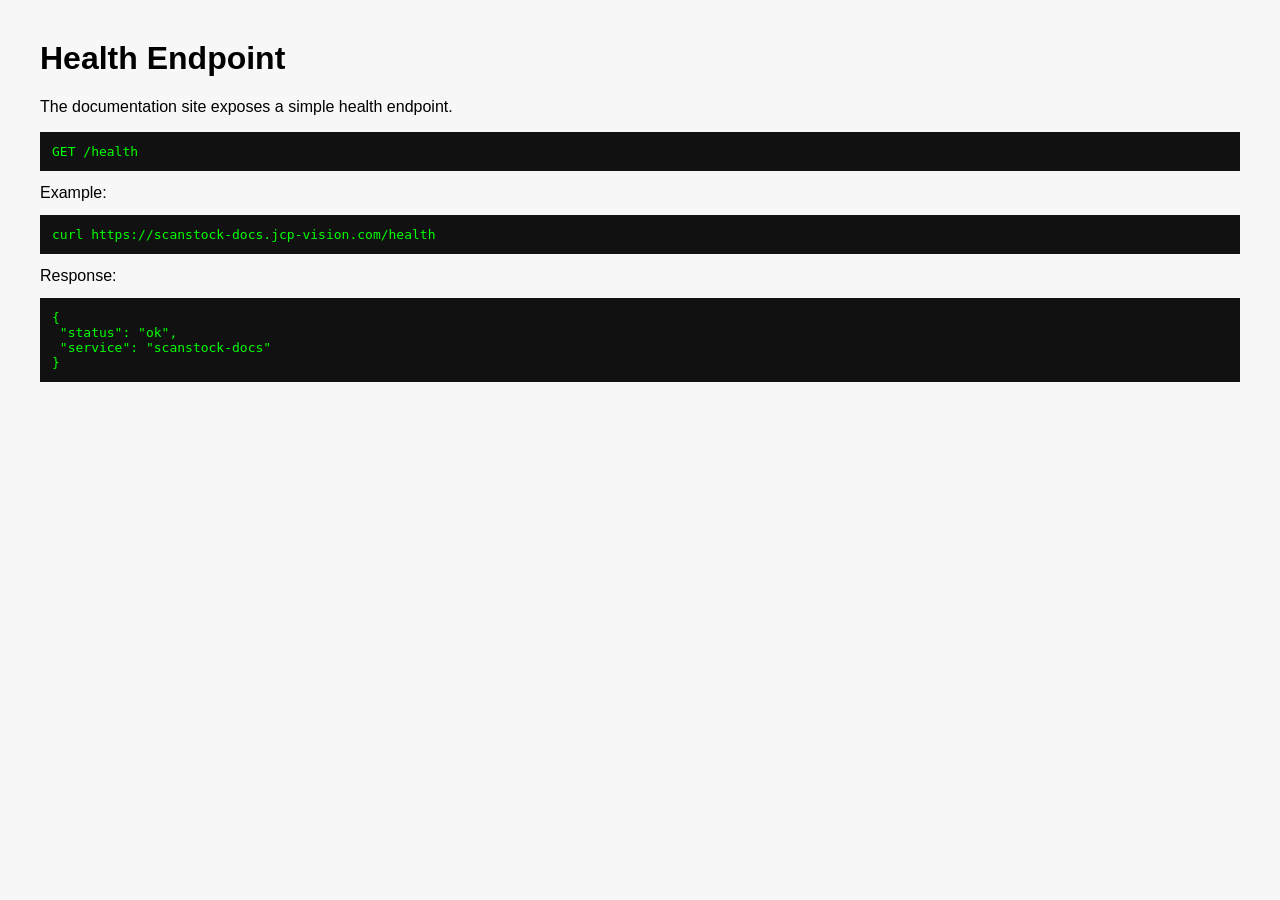
==== docs/api.html @ ea7932d9 "Add ScanStock deployment docs and assets Add static deployment documentation and assets for ScanStoc" ====
<!DOCTYPE html>
<html>
<head>
<meta charset="UTF-8">
<title>Health Endpoint</title>
<link rel="stylesheet" href="style.css">
</head>

<body>

<h1>Health Endpoint</h1>

<p>The documentation site exposes a simple health endpoint.</p>

<pre>
GET /health
</pre>

Example:

<pre>
curl https://scanstock-docs.jcp-vision.com/health
</pre>

Response:

<pre>
{
 "status": "ok",
 "service": "scanstock-docs"
}
</pre>

</body>
</html>
---- docs/style.css ----
body {
    font-family: Arial, sans-serif;
    margin: 40px;
    background: #f7f7f7;
}

header {
    margin-bottom: 30px;
}

nav a {
    margin-right: 20px;
    text-decoration: none;
    font-weight: bold;
}

section {
    background: white;
    padding: 20px;
    border-radius: 6px;
}

pre {
    background: #111;
    color: #0f0;
    padding: 12px;
    overflow-x: auto;
}
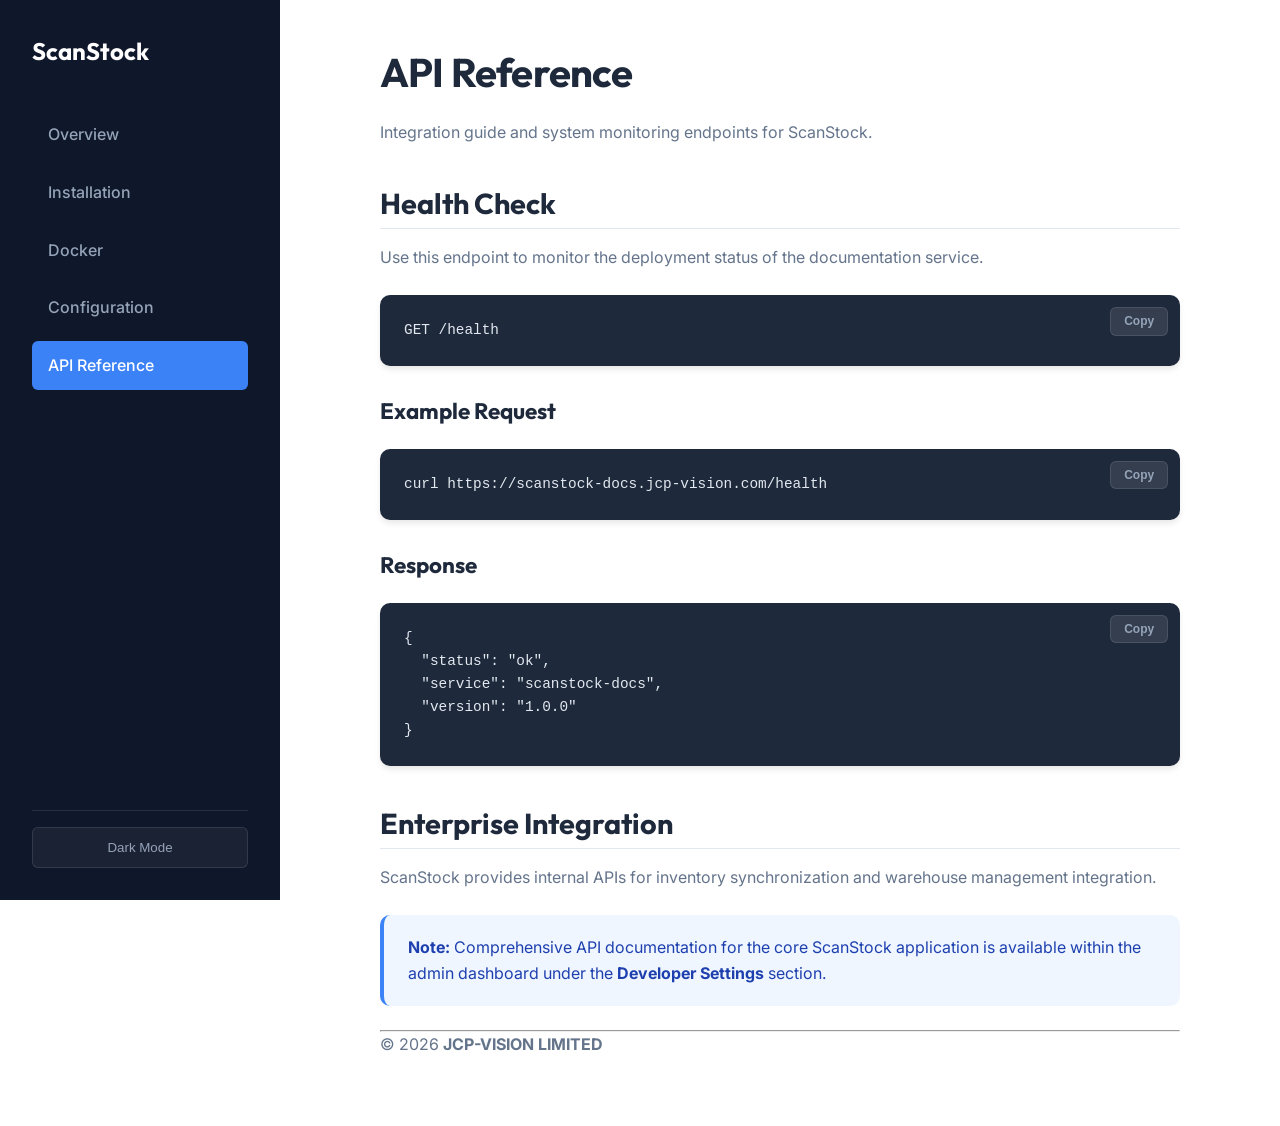
==== commit e7530729: "Revamp docs layout, styles and scripts Unify and modernize the documentation site: add a responsive " ====
--- a/docs/api.html
+++ b/docs/api.html
@@ -1,35 +1,72 @@
 <!DOCTYPE html>
-<html>
+<html lang="en">
 <head>
-<meta charset="UTF-8">
-<title>Health Endpoint</title>
-<link rel="stylesheet" href="style.css">
+    <meta charset="UTF-8">
+    <meta name="viewport" content="width=device-width, initial-scale=1.0">
+    <title>API Reference | ScanStock Documentation</title>
+    <link rel="stylesheet" href="assets/style.css">
+    <script defer src="assets/script.js"></script>
 </head>
+<body>
+    <div class="layout">
+        <aside class="sidebar">
+            <div class="sidebar-brand">
+                <span>ScanStock</span>
+            </div>
+            <nav>
+                <a href="index.html">Overview</a>
+                <a href="installation.html">Installation</a>
+                <a href="docker.html">Docker</a>
+                <a href="configuration.html">Configuration</a>
+                <a href="api.html">API Reference</a>
+            </nav>
+            <div class="theme-toggle-container">
+                <button class="btn-theme" onclick="toggleTheme()">
+                    <span>Dark Mode</span>
+                </button>
+            </div>
+        </aside>
 
-<body>
+        <main class="content-wrapper">
+            <div class="content">
+                <header>
+                    <h1>API Reference</h1>
+                    <p class="lead">Integration guide and system monitoring endpoints for ScanStock.</p>
+                </header>
 
-<h1>Health Endpoint</h1>
+                <section id="health">
+                    <h2>Health Check</h2>
+                    <p>Use this endpoint to monitor the deployment status of the documentation service.</p>
+                    <pre><code>GET /health</code></pre>
+                    
+                    <h3>Example Request</h3>
+                    <pre><code>curl https://scanstock-docs.jcp-vision.com/health</code></pre>
+                    
+                    <h3>Response</h3>
+                    <pre><code>{
+  "status": "ok",
+  "service": "scanstock-docs",
+  "version": "1.0.0"
+}</code></pre>
+                </section>
 
-<p>The documentation site exposes a simple health endpoint.</p>
+                <section id="integration">
+                    <h2>Enterprise Integration</h2>
+                    <p>ScanStock provides internal APIs for inventory synchronization and warehouse management integration.</p>
+                    <div class="alert alert-note">
+                        <div>
+                            <strong>Note:</strong> Comprehensive API documentation for the core ScanStock application is available within the admin dashboard under the <strong>Developer Settings</strong> section.
+                        </div>
+                    </div>
+                </section>
 
-<pre>
-GET /health
-</pre>
+                <hr>
 
-Example:
-
-<pre>
-curl https://scanstock-docs.jcp-vision.com/health
-</pre>
-
-Response:
-
-<pre>
-{
- "status": "ok",
- "service": "scanstock-docs"
-}
-</pre>
-
+                <footer>
+                    <p>&copy; 2026 <strong>JCP-VISION LIMITED</strong></p>
+                </footer>
+            </div>
+        </main>
+    </div>
 </body>
 </html>
--- a/docs/assets/style.css
+++ b/docs/assets/style.css
@@ -0,0 +1,277 @@
+@import url('https://fonts.googleapis.com/css2?family=Inter:wght@400;500;600&family=Outfit:wght@600;700&display=swap');
+
+:root {
+  /* Colors - Light Mode */
+  --bg-primary: #ffffff;
+  --bg-secondary: #f8fafc;
+  --bg-sidebar: #0f172a;
+  --text-primary: #1e293b;
+  --text-secondary: #64748b;
+  --text-muted: #94a3b8;
+  --accent-color: #3b82f6;
+  --accent-hover: #2563eb;
+  --border-color: #e2e8f0;
+  --code-bg: #1e293b;
+  --code-text: #e2e8f0;
+  
+  /* Spacing & Borders */
+  --sidebar-width: 280px;
+  --content-max-width: 800px;
+  --radius-sm: 6px;
+  --radius-md: 10px;
+  --shadow-sm: 0 1px 2px 0 rgb(0 0 0 / 0.05);
+  --shadow-md: 0 4px 6px -1px rgb(0 0 0 / 0.1);
+  
+  /* Transitions */
+  --transition: all 0.2s ease;
+}
+
+[data-theme="dark"] {
+  --bg-primary: #0f172a;
+  --bg-secondary: #1e293b;
+  --text-primary: #f1f5f9;
+  --text-secondary: #cbd5e1;
+  --text-muted: #64748b;
+  --border-color: #334155;
+  --shadow-sm: 0 1px 2px 0 rgb(0 0 0 / 0.3);
+}
+
+* {
+  margin: 0;
+  padding: 0;
+  box-sizing: border-box;
+}
+
+html {
+  scroll-behavior: smooth;
+}
+
+body {
+  font-family: 'Inter', system-ui, -apple-system, sans-serif;
+  background-color: var(--bg-primary);
+  color: var(--text-primary);
+  line-height: 1.6;
+  -webkit-font-smoothing: antialiased;
+  transition: background-color 0.3s ease, color 0.3s ease;
+}
+
+h1, h2, h3, h4 {
+  font-family: 'Outfit', sans-serif;
+  color: var(--text-primary);
+  margin-bottom: 1rem;
+  line-height: 1.2;
+}
+
+h1 { font-size: 2.5rem; letter-spacing: -0.02em; margin-bottom: 1.5rem; }
+h2 { font-size: 1.8rem; margin-top: 2.5rem; border-bottom: 1px solid var(--border-color); padding-bottom: 0.5rem; }
+h3 { font-size: 1.4rem; margin-top: 2rem; }
+
+p { margin-bottom: 1.25rem; color: var(--text-secondary); }
+
+a {
+  color: var(--accent-color);
+  text-decoration: none;
+  transition: var(--transition);
+}
+
+a:hover { text-decoration: underline; }
+
+/* Layout Structure */
+.layout {
+  display: flex;
+  min-height: 100vh;
+}
+
+.sidebar {
+  width: var(--sidebar-width);
+  background: var(--bg-sidebar);
+  color: white;
+  padding: 2rem;
+  height: 100vh;
+  position: sticky;
+  top: 0;
+  display: flex;
+  flex-direction: column;
+  z-index: 100;
+}
+
+.sidebar-brand {
+  font-family: 'Outfit', sans-serif;
+  font-size: 1.5rem;
+  font-weight: 700;
+  margin-bottom: 2.5rem;
+  display: flex;
+  align-items: center;
+  gap: 0.75rem;
+}
+
+.sidebar-brand img {
+  width: 32px;
+  height: auto;
+}
+
+.sidebar nav {
+  flex: 1;
+}
+
+.sidebar nav a {
+  display: block;
+  color: #94a3b8;
+  padding: 0.75rem 1rem;
+  border-radius: var(--radius-sm);
+  margin-bottom: 0.5rem;
+  font-weight: 500;
+  text-decoration: none;
+}
+
+.sidebar nav a:hover {
+  background: rgba(255, 255, 255, 0.05);
+  color: white;
+}
+
+.sidebar nav a.active {
+  background: var(--accent-color);
+  color: white;
+}
+
+.theme-toggle-container {
+  padding-top: 1rem;
+  border-top: 1px solid rgba(255, 255, 255, 0.1);
+}
+
+.btn-theme {
+  width: 100%;
+  padding: 0.75rem;
+  background: rgba(255, 255, 255, 0.05);
+  border: 1px solid rgba(255, 255, 255, 0.1);
+  color: #94a3b8;
+  border-radius: var(--radius-sm);
+  cursor: pointer;
+  display: flex;
+  align-items: center;
+  justify-content: center;
+  gap: 0.5rem;
+  font-weight: 500;
+  transition: var(--transition);
+}
+
+.btn-theme:hover {
+  background: rgba(255, 255, 255, 0.1);
+  color: white;
+}
+
+.content-wrapper {
+  flex: 1;
+  display: flex;
+  justify-content: center;
+  padding: 3rem 2rem;
+}
+
+.content {
+  max-width: var(--content-max-width);
+  width: 100%;
+}
+
+/* UI Components */
+pre {
+  background: var(--code-bg);
+  padding: 1.5rem;
+  border-radius: var(--radius-md);
+  overflow-x: auto;
+  margin: 1.5rem 0;
+  position: relative;
+  box-shadow: var(--shadow-md);
+}
+
+code {
+  font-family: 'JetBrains Mono', 'Fira Code', monospace;
+  font-size: 0.9rem;
+  color: var(--code-text);
+}
+
+.copy-btn {
+  position: absolute;
+  top: 0.75rem;
+  right: 0.75rem;
+  padding: 0.4rem 0.8rem;
+  background: rgba(255, 255, 255, 0.1);
+  border: 1px solid rgba(255, 255, 255, 0.1);
+  color: #94a3b8;
+  border-radius: var(--radius-sm);
+  cursor: pointer;
+  font-size: 0.75rem;
+  font-weight: 600;
+  transition: var(--transition);
+}
+
+.copy-btn:hover {
+  background: rgba(255, 255, 255, 0.2);
+  color: white;
+}
+
+.alert {
+  padding: 1.25rem 1.5rem;
+  border-radius: var(--radius-md);
+  margin: 1.5rem 0;
+  display: flex;
+  gap: 1rem;
+  border-left: 4px solid;
+}
+
+.alert-note {
+  background: #eff6ff;
+  border-color: #3b82f6;
+  color: #1e40af;
+}
+
+[data-theme="dark"] .alert-note {
+  background: rgba(59, 130, 246, 0.1);
+  color: #bfdbfe;
+}
+
+table {
+  width: 100%;
+  border-collapse: collapse;
+  margin: 2rem 0;
+  font-size: 0.95rem;
+}
+
+th {
+  text-align: left;
+  background: var(--bg-secondary);
+  padding: 0.75rem 1rem;
+  border-bottom: 2px solid var(--border-color);
+  font-weight: 600;
+}
+
+td {
+  padding: 0.75rem 1rem;
+  border-bottom: 1px solid var(--border-color);
+  color: var(--text-secondary);
+}
+
+tr:hover td {
+  background: var(--bg-secondary);
+}
+
+/* Responsive */
+@media (max-width: 1024px) {
+  .sidebar { width: 240px; }
+}
+
+@media (max-width: 768px) {
+  .layout { flex-direction: column; }
+  .sidebar {
+    width: 100%;
+    height: auto;
+    position: relative;
+    padding: 1.5rem;
+  }
+  .sidebar nav {
+    flex: none;
+    display: none; /* Mobile menu logic to be added */
+  }
+  .sidebar nav.open { display: block; }
+  .content-wrapper { padding: 2rem 1.5rem; }
+  h1 { font-size: 2rem; }
+}
